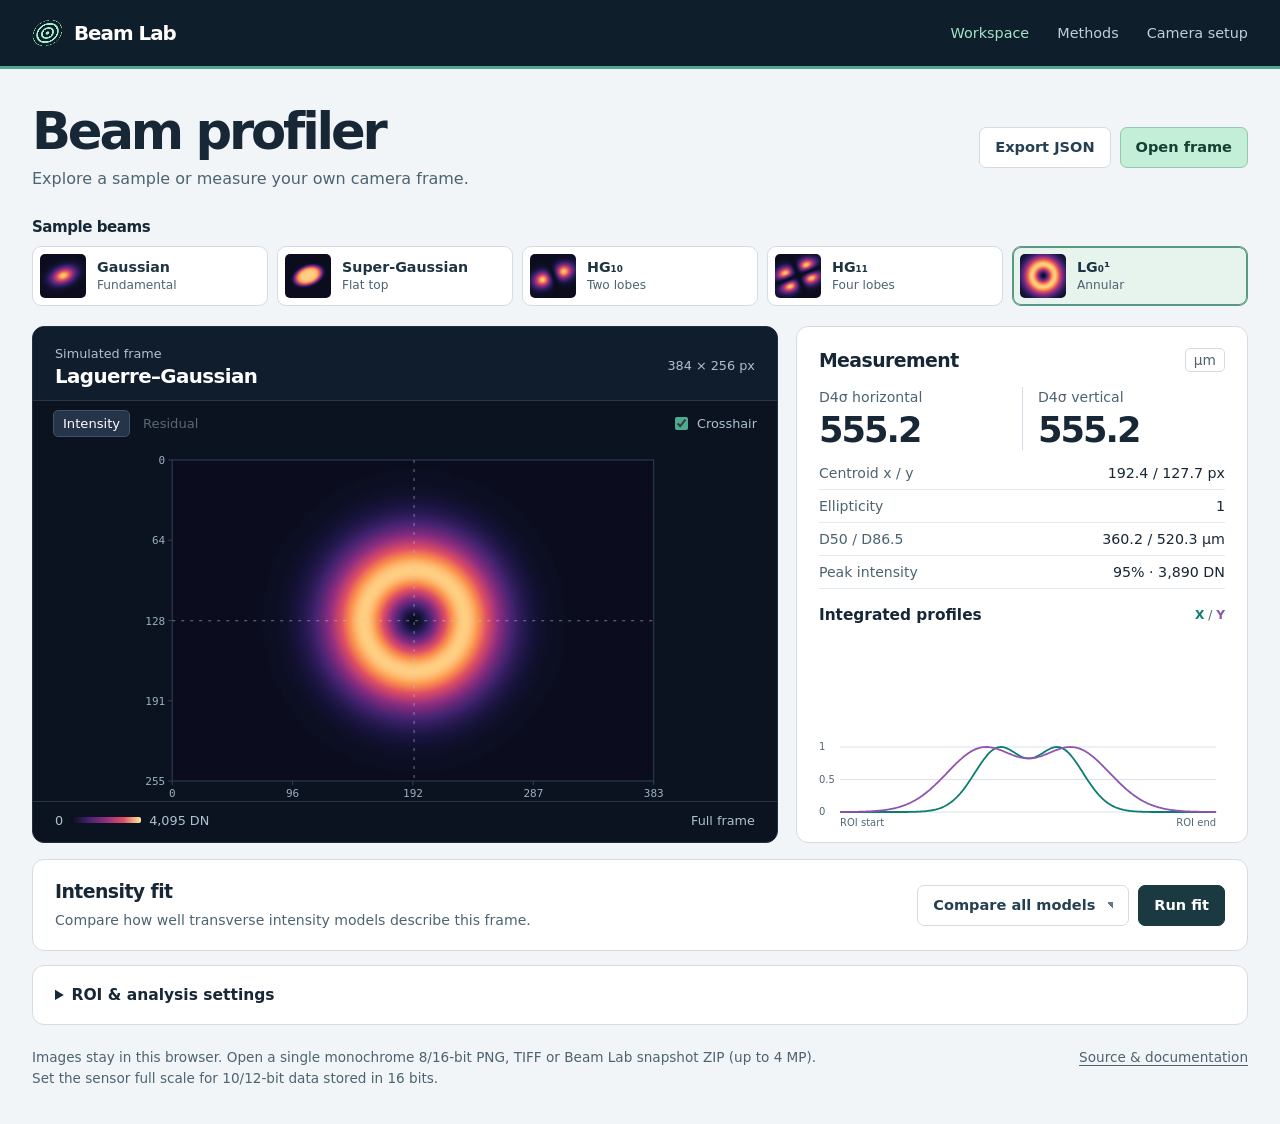
==== index.html @ 631a09eb "Open Beam Lab directly in the browser with native image analysis" ====
<!doctype html>
<html lang="en">
<head>
  <meta charset="utf-8"><meta name="viewport" content="width=device-width, initial-scale=1">
  <meta name="theme-color" content="#0c1522">
  <meta name="description" content="Measure a laser beam in your browser. Explore calibrated examples or analyze a monochrome camera frame and fit transverse intensity modes locally.">
  <title>Beam Lab · Optical beam profiler</title><link rel="stylesheet" href="./web/workbench.css">
</head>
<body>
<header class="top"><div class="top-inner">
  <a class="brand" href="./" aria-label="Beam Lab home"><span class="mark" aria-hidden="true"></span>Beam Lab</a>
  <nav aria-label="Main navigation"><a href="#workspace" class="current">Workspace</a><a href="https://github.com/uwarring82/beam-profiler#measurement-conventions">Methods</a><a href="https://github.com/uwarring82/beam-profiler#run">Camera setup</a></nav>
</div></header>
<main id="workspace">
  <div class="intro"><div><h1>Beam profiler</h1><p>Explore a sample or measure your own camera frame.</p></div>
    <div class="actions"><button id="export" class="button quiet" disabled>Export JSON</button><label class="button primary" for="upload">Open frame</label><input id="upload" type="file" accept=".tif,.tiff,.png,.zip" class="visually-hidden"></div>
  </div>
  <section aria-labelledby="samples-title" class="library"><h2 id="samples-title">Sample beams</h2><div id="samples" class="sample-grid"></div></section>
  <div class="instrument">
    <section class="viewer" aria-label="Beam image">
      <header class="view-heading"><div><span id="source-kind">Simulated frame</span><h2 id="source-name">Laguerre–Gaussian</h2></div><span id="geometry" class="mono">384 × 256 px</span></header>
      <div class="view-tools"><div class="tabs" role="group" aria-label="Image view"><button aria-pressed="true" id="intensity">Intensity</button><button aria-pressed="false" id="residual" disabled>Residual</button></div><label class="cross"><input type="checkbox" id="cross" checked> Crosshair</label></div>
      <div class="stage" id="stage"><canvas id="frame" aria-label="Beam intensity in sensor coordinates. Use Select ROI to drag a rectangular measurement region."></canvas></div>
      <div class="view-footer"><div class="key"><span id="low">0</span><i id="ramp"></i><span id="high">4095 DN</span></div><span id="roi-caption">Full frame</span></div>
    </section>
    <section class="results" aria-labelledby="measurement-title">
      <div class="section-title"><h2 id="measurement-title">Measurement</h2><span class="pill" id="unit">µm</span></div>
      <div class="metrics"><div><span>D4σ horizontal</span><strong id="dx">—</strong></div><div><span>D4σ vertical</span><strong id="dy">—</strong></div></div>
      <dl id="details"><div><dt>Centroid x / y</dt><dd id="center">—</dd></div><div><dt>Ellipticity</dt><dd id="ellip">—</dd></div><div><dt>D50 / D86.5</dt><dd id="energy">—</dd></div><div><dt>Peak intensity</dt><dd id="peak">—</dd></div></dl>
      <div class="profile-title"><h3>Integrated profiles</h3><span><b class="x-ink">X</b> / <b class="y-ink">Y</b></span></div>
      <canvas id="profiles" aria-label="Normalized horizontal and vertical intensity profiles, each across its ROI span"></canvas>
    </section>
  </div>
  <div id="notice" class="notice" hidden role="status"></div>
  <div id="progress" class="progress" role="status" aria-live="polite" hidden><span id="progress-text"></span><button id="cancel" hidden>Cancel</button></div>
  <section class="fit-block">
    <div class="section-title"><div><h2>Intensity fit</h2><p>Compare how well transverse intensity models describe this frame.</p></div>
    <div class="fit-controls"><select id="model" aria-label="Intensity model"><option value="compare">Compare all models</option></select><button id="fit" class="button dark" disabled>Run fit</button></div></div>
    <div id="fit-output" hidden><h3 id="fit-name"></h3><p id="fit-info"></p><p id="fit-note"></p><div class="scroll"><table><thead><tr><th>Model</th><th>RMS residual (DN)</th><th>R²</th></tr></thead><tbody id="fit-rows"></tbody></table></div><button id="save-residual" class="button quiet">Download residual TIFF</button></div>
  </section>
  <details class="settings"><summary>ROI &amp; analysis settings</summary>
    <form id="settings"><label>Effective scale (µm/px)<input type="number" id="scale" step="any" min="0.000001" placeholder="Pixel units"></label>
    <label>Sensor full scale (DN)<input type="number" min="1" max="65535" step="1" id="maximum" required></label>
    <label>Noise threshold (σ)<input type="number" id="threshold" min="0" max="10" step="any" required></label>
    <label class="check"><input type="checkbox" id="border" checked> Subtract border median</label>
    <button class="button quiet" id="apply">Apply settings</button></form>
    <div class="roi-tools"><button class="button quiet" id="select-roi">Select ROI</button><button class="button quiet" id="reset-roi">Full frame</button><span id="roi-help">Drag on the intensity image to select a region with a dark margin.</span></div>
  </details>
  <footer><p>Images stay in this browser. Open a single monochrome 8/16-bit PNG, TIFF or Beam Lab snapshot ZIP (up to 4 MP). Set the sensor full scale for 10/12-bit data stored in 16 bits.</p><a href="https://github.com/uwarring82/beam-profiler">Source &amp; documentation</a></footer>
</main>
<script src="./web/workbench.js" defer></script></body></html>
---- web/workbench.css ----
:root {color-scheme:light;font-family:Inter,"Segoe UI",system-ui,sans-serif;color:#172736;background:#f2f5f7;font-size:16px;--line:#d3dce2;--muted:#4c6371;--green:#146a56;--navy:#102130}
* {box-sizing:border-box} body {margin:0} [hidden] {display:none!important} button,select,input {font:inherit}
button,select,summary,.button {cursor:pointer} button:disabled,select:disabled,.disabled {opacity:.5;cursor:default;pointer-events:none} a {color:inherit;text-underline-offset:.2em}
:focus-visible {outline:3px solid #a16bd8;outline-offset:3px}
.visually-hidden {position:absolute;width:1px;height:1px;clip-path:inset(50%);overflow:hidden}
.actions:has(#upload:focus-visible) label {outline:3px solid #a16bd8}
.top {background:#0e1e2b;color:#e4eaed;border-bottom:3px solid #4ea78c}
.top-inner,main {width:min(1240px,calc(100% - 64px));margin:auto}
.top-inner {height:66px;display:flex;align-items:center;justify-content:space-between}
.brand {display:flex;gap:11px;align-items:center;color:#fff;font-size:1.24rem;font-weight:680;text-decoration:none;letter-spacing:-.05em}
.mark {position:relative;background:repeating-radial-gradient(ellipse at center,#aaedcb 0 1.5px,transparent 2.3px 5px);width:31px;height:24px;border-radius:50%;transform:rotate(-32deg)}
.top nav {display:flex;gap:28px;align-items:center;height:100%}.top nav a {font-size:.9rem;color:#c0ced5;text-decoration:none}.top nav .current {color:#a4e3c9}
.intro {display:flex;align-items:center;justify-content:space-between;gap:20px;margin:36px 0 28px}
h1,h2,h3,p,figure,dl {margin:0}h1 {font-size:clamp(2.15rem,4vw,3.25rem);letter-spacing:-.062em;font-weight:630;line-height:1.05}
.intro p,.section-title p {color:var(--muted);margin-top:8px;line-height:1.45}.actions,.fit-controls,.roi-tools {display:flex;gap:9px;align-items:center;flex-wrap:wrap}
.button, select {display:inline-flex;align-items:center;justify-content:center;border:1px solid var(--line);border-radius:7px;padding:10px 15px;font-size:.91rem;font-weight:600;line-height:1.3}
.button.quiet, select {color:#254052;background:#fff}.button.primary {background:#c3eed8;border-color:#94c7b1;color:#173e33}.button.dark {background:#1a3941;border-color:#1a3941;color:white}
.button:hover:not(:disabled),.sample:hover, select:hover {filter:brightness(.965)}
h2 {font-size:1.18rem;letter-spacing:-.03em;font-weight:650}h3 {font-size:.96rem;font-weight:630}
.library h2 {font-size:.94rem;margin-bottom:10px}.sample-grid {display:grid;grid-template-columns:repeat(5,minmax(0,1fr));gap:9px}
.sample {display:flex;align-items:center;gap:11px;padding:7px;text-align:left;min-width:0;background:white;border:1px solid var(--line);border-radius:9px;color:#1e3441;line-height:1.15}
.sample[aria-pressed=true] {background:#e7f3ed;border-color:#579981;box-shadow:inset 0 0 0 1px #579981}
.sample img {width:46px;height:44px;object-fit:cover;border-radius:5px}.sample strong {font-size:.89rem;display:block}.sample small {display:block;font-size:.76rem;color:var(--muted);margin-top:4px}
.instrument {display:grid;grid-template-columns:minmax(0,1.65fr) minmax(0,1fr);gap:18px;margin:20px 0 16px}
.viewer,.results,.fit-block,.settings {border:1px solid var(--line);border-radius:12px;overflow:hidden;background:#fff}
.viewer {background:#0b1321;color:#e7eff4;border-color:#222f41;display:flex;flex-direction:column}
.view-heading,.view-tools,.view-footer,.section-title,.profile-title {display:flex;align-items:center;justify-content:space-between;gap:12px}
.view-heading {padding:16px 22px 12px;border-bottom:1px solid #293646;background:#101d2d}.view-heading h2 {font-size:1.24rem;color:white;margin-top:3px;overflow-wrap:anywhere}
.view-heading span,.view-footer,.cross {font-size:.8rem;color:#afc0cf}.mono,dd,.metrics strong,.view-footer,.pill,td {font-variant-numeric:tabular-nums}
.view-tools {padding:9px 20px}.tabs {display:flex;gap:3px}.tabs button,.progress button {background:transparent;border:1px solid transparent;color:#a9bbca;font-size:.82rem;border-radius:5px;padding:5px 9px}
.tabs button[aria-pressed=true] {border-color:#405266;background:#253448;color:#fff}.cross,.check {display:flex;align-items:center;gap:6px}input[type=checkbox] {accent-color:#4caa8e}
.stage {height:clamp(245px,29vw,355px);flex:1 0 auto;min-height:235px;position:relative}.stage.selecting {cursor:crosshair}.stage canvas {display:block;position:absolute;width:100%;height:100%;touch-action:pan-y}.stage.selecting canvas {touch-action:none}
.view-footer {padding:11px 22px 14px;border-top:1px solid #253548}.key {display:flex;align-items:center;gap:8px}.key i {width:70px;height:6px;border-radius:2px;background:linear-gradient(90deg,#080c18,#422370,#912e80,#df4e64,#ffeb9c)}.key i.signed {background:linear-gradient(90deg,blue,white,red)}
.results {padding:21px 22px 12px;display:flex;flex-direction:column}.pill {font-size:.86rem;padding:3px 8px;border:1px solid var(--line);border-radius:5px;color:var(--muted)}
.metrics {display:grid;grid-template-columns:1fr 1fr;margin:15px 0 7px}.metrics>div+div {border-left:1px solid var(--line);padding-left:15px}.metrics span,dt {color:var(--muted);font-size:.88rem}.metrics strong {display:block;font-size:clamp(1.55rem,3vw,2.2rem);font-weight:580;letter-spacing:-.055em;margin-top:3px}
dl>div {display:flex;justify-content:space-between;gap:10px;border-bottom:1px solid #e4eaed;padding:8px 0}dd {margin:0;font-size:.89rem;text-align:right}
.profile-title {margin:17px 0 4px}.profile-title span {font-size:.76rem;color:var(--muted)}.x-ink {color:#087d72}.y-ink {color:#8856ad}
#profiles {width:100%;height:91px;display:block;margin-top:auto}.fit-block,.settings {padding:20px 22px;margin:14px 0}.section-title p {font-size:.88rem}
select {appearance:none;padding-right:32px;background:#fff linear-gradient(45deg,transparent 50%,#637986 50%) no-repeat right 15px center / 6px 6px}
#fit-output {margin-top:20px;border-top:1px solid var(--line);padding-top:15px}#fit-output p {font-size:.9rem;line-height:1.5;color:var(--muted);margin-top:6px}
.scroll {overflow:auto}table {width:100%;border-collapse:collapse;font-size:.88rem;margin:12px 0}th,td {padding:7px 4px;border-bottom:1px solid #e0e6eb;text-align:right}th:first-child,td:first-child {text-align:left}th {color:var(--muted)}
.settings summary {font-weight:600;font-size:.97rem}.settings form {display:flex;gap:14px;flex-wrap:wrap;align-items:end;margin:15px 0}
.settings label,.roi-tools span,footer {font-size:.85rem;color:var(--muted)}.settings label:not(.check) input {display:block;margin-top:5px;width:130px;padding:8px;border:1px solid var(--line);border-radius:5px}
.notice,.progress {padding:12px 15px;line-height:1.5;font-size:.9rem;border-radius:7px}.notice {background:#fff4de;color:#714a10;border-left:3px solid #d79b35}.progress {display:flex;justify-content:space-between;background:#e2edf0;color:#294b54}.progress button {color:inherit;text-decoration:underline}
footer {display:flex;justify-content:space-between;gap:24px;line-height:1.55;margin:22px 0 35px}footer p {max-width:810px}footer a {white-space:nowrap}
@media(max-width:880px) {.top-inner,main {width:calc(100% - 36px)}.sample {gap:6px}.sample img {width:32px;height:34px}.sample small {display:none}.instrument {grid-template-columns:minmax(0,1.3fr) minmax(0,1fr);gap:12px}.results {padding:16px}.fit-controls {flex-wrap:nowrap}}
@media(max-width:640px) {.top-inner,main {width:calc(100% - 26px)}.top-inner {height:55px}.top nav {gap:15px}.top nav a {font-size:.79rem}.current {display:none}.intro {margin:23px 0 18px;flex-wrap:wrap;gap:13px}.intro p {font-size:.93rem}.sample-grid {display:flex;overflow-x:auto;padding:2px 0 7px;scroll-snap-type:x proximity}.sample {flex:0 0 auto;scroll-snap-align:start}.sample img {width:34px}.sample strong {font-size:.81rem}.instrument {grid-template-columns:1fr;margin-top:10px}.stage {height:min(66vw,330px)}.view-heading,.view-tools,.view-footer {padding-left:14px;padding-right:14px}.section-title {flex-wrap:wrap}.fit-block,.settings {padding:16px}.fit-controls {flex-wrap:wrap}.results {padding:16px 18px}.metrics {margin-top:13px}footer {flex-direction:column;gap:10px}}
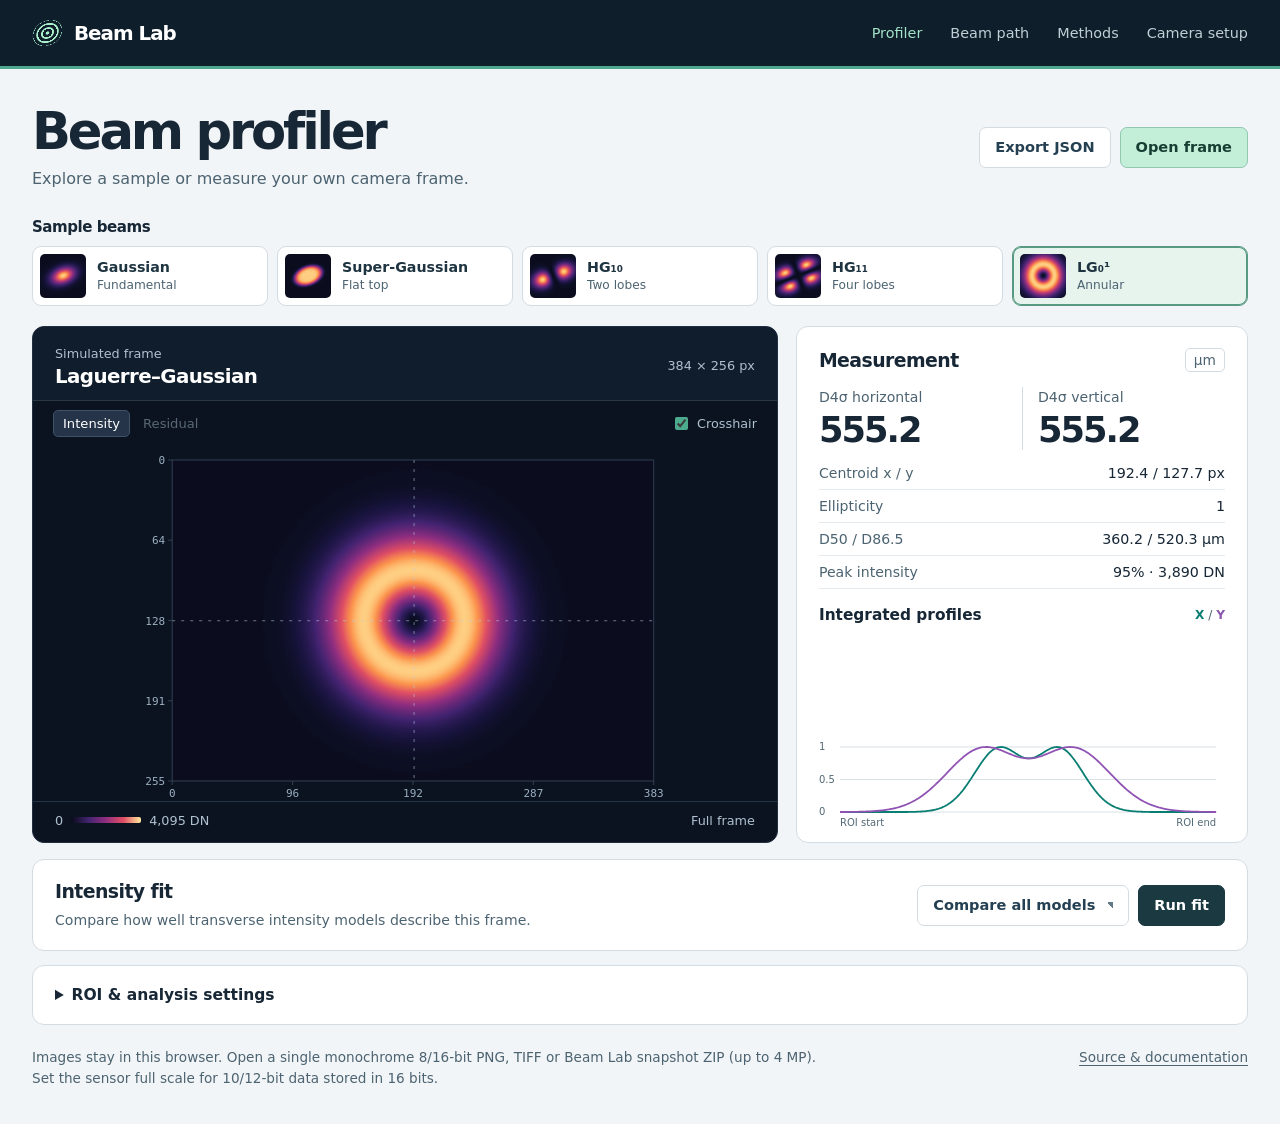
==== commit fe0a91a2: "Add a live Gaussian beam path simulator with both published SHG stages" ====
--- a/index.html
+++ b/index.html
@@ -9,7 +9,7 @@
 <body>
 <header class="top"><div class="top-inner">
   <a class="brand" href="./" aria-label="Beam Lab home"><span class="mark" aria-hidden="true"></span>Beam Lab</a>
-  <nav aria-label="Main navigation"><a href="#workspace" class="current">Workspace</a><a href="https://github.com/uwarring82/beam-profiler#measurement-conventions">Methods</a><a href="https://github.com/uwarring82/beam-profiler#run">Camera setup</a></nav>
+  <nav aria-label="Main navigation"><a href="#workspace" class="current" aria-current="page">Profiler</a><a href="./beam-path/">Beam path</a><a href="https://github.com/uwarring82/beam-profiler#measurement-conventions">Methods</a><a href="https://github.com/uwarring82/beam-profiler#run">Camera setup</a></nav>
 </div></header>
 <main id="workspace">
   <div class="intro"><div><h1>Beam profiler</h1><p>Explore a sample or measure your own camera frame.</p></div>
@@ -36,7 +36,7 @@
   <section class="fit-block">
     <div class="section-title"><div><h2>Intensity fit</h2><p>Compare how well transverse intensity models describe this frame.</p></div>
     <div class="fit-controls"><select id="model" aria-label="Intensity model"><option value="compare">Compare all models</option></select><button id="fit" class="button dark" disabled>Run fit</button></div></div>
-    <div id="fit-output" hidden><h3 id="fit-name"></h3><p id="fit-info"></p><p id="fit-note"></p><div class="scroll"><table><thead><tr><th>Model</th><th>RMS residual (DN)</th><th>R²</th></tr></thead><tbody id="fit-rows"></tbody></table></div><button id="save-residual" class="button quiet">Download residual TIFF</button></div>
+    <div id="fit-output" hidden><h3 id="fit-name"></h3><p id="fit-info"></p><p id="fit-note"></p><div class="scroll"><table><thead><tr><th>Model</th><th>RMS residual (DN)</th><th>R²</th></tr></thead><tbody id="fit-rows"></tbody></table></div><button id="save-residual" class="button quiet">Download residual TIFF</button> <a id="launch-path" class="button quiet" hidden>Use Gaussian fit as input waist</a></div>
   </section>
   <details class="settings"><summary>ROI &amp; analysis settings</summary>
     <form id="settings"><label>Effective scale (µm/px)<input type="number" id="scale" step="any" min="0.000001" placeholder="Pixel units"></label>
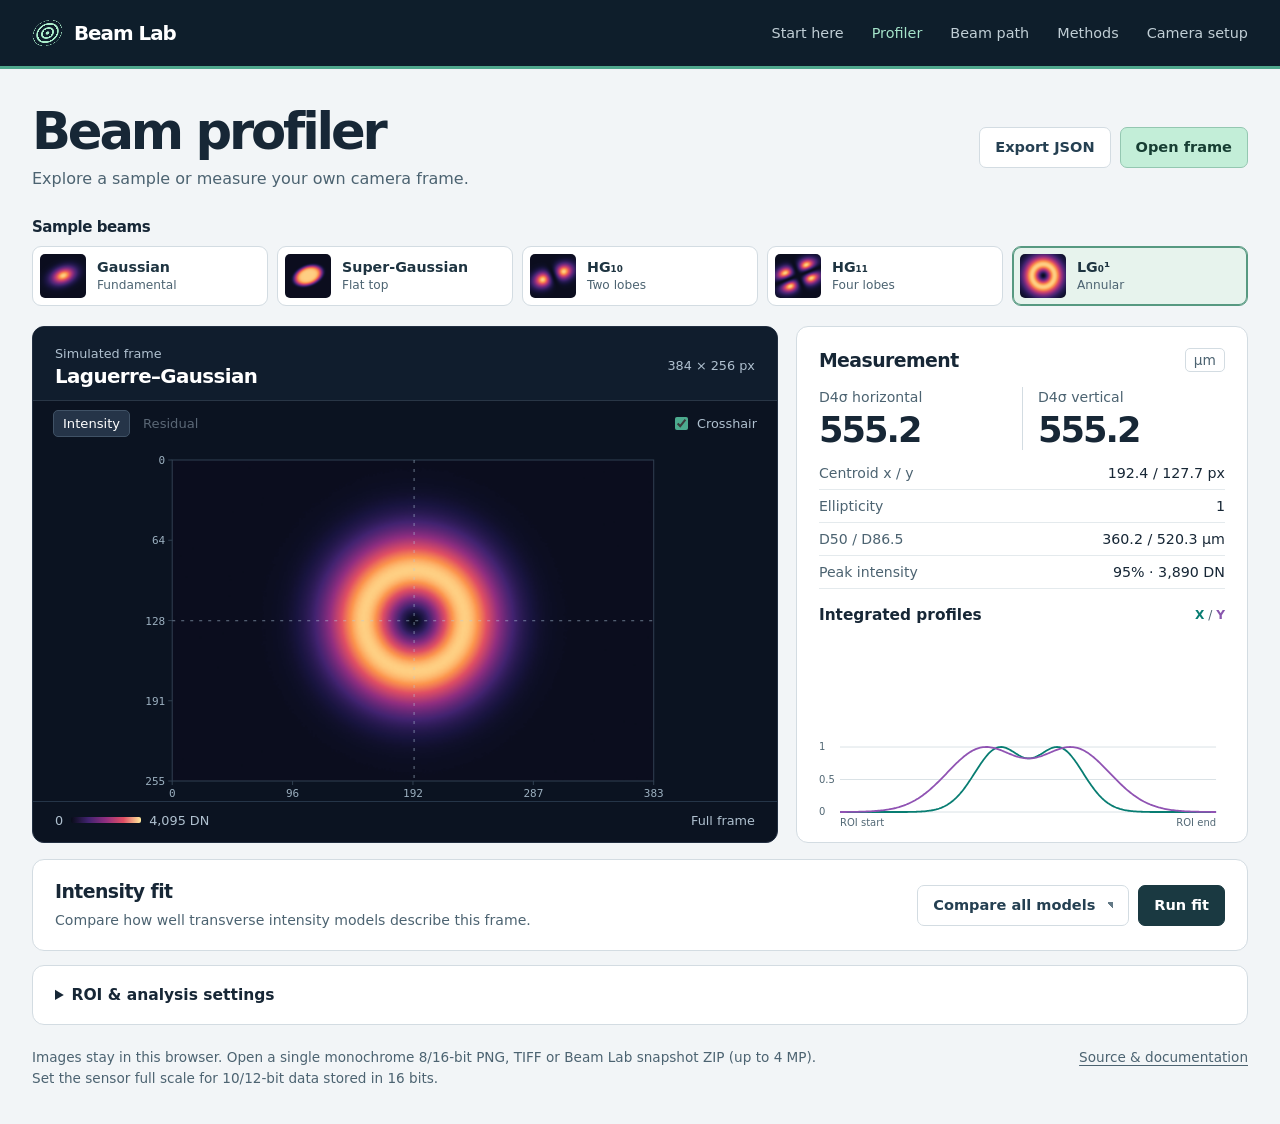
==== commit 9e1fd456: "Add the WP 1 student entrance and live lens exercise" ====
--- a/index.html
+++ b/index.html
@@ -9,7 +9,7 @@
 <body>
 <header class="top"><div class="top-inner">
   <a class="brand" href="./" aria-label="Beam Lab home"><span class="mark" aria-hidden="true"></span>Beam Lab</a>
-  <nav aria-label="Main navigation"><a href="#workspace" class="current" aria-current="page">Profiler</a><a href="./beam-path/">Beam path</a><a href="https://github.com/uwarring82/beam-profiler#measurement-conventions">Methods</a><a href="https://github.com/uwarring82/beam-profiler#run">Camera setup</a></nav>
+  <nav aria-label="Main navigation"><a href="./start/">Start here</a><a href="#workspace" class="current" aria-current="page">Profiler</a><a href="./beam-path/">Beam path</a><a href="https://github.com/uwarring82/beam-profiler#measurement-conventions">Methods</a><a href="https://github.com/uwarring82/beam-profiler#run">Camera setup</a></nav>
 </div></header>
 <main id="workspace">
   <div class="intro"><div><h1>Beam profiler</h1><p>Explore a sample or measure your own camera frame.</p></div>
--- a/web/workbench.css
+++ b/web/workbench.css
@@ -44,4 +44,12 @@
 .notice,.progress {padding:12px 15px;line-height:1.5;font-size:.9rem;border-radius:7px}.notice {background:#fff4de;color:#714a10;border-left:3px solid #d79b35}.progress {display:flex;justify-content:space-between;background:#e2edf0;color:#294b54}.progress button {color:inherit;text-decoration:underline}
 footer {display:flex;justify-content:space-between;gap:24px;line-height:1.55;margin:22px 0 35px}footer p {max-width:810px}footer a {white-space:nowrap}
 @media(max-width:880px) {.top-inner,main {width:calc(100% - 36px)}.sample {gap:6px}.sample img {width:32px;height:34px}.sample small {display:none}.instrument {grid-template-columns:minmax(0,1.3fr) minmax(0,1fr);gap:12px}.results {padding:16px}.fit-controls {flex-wrap:nowrap}}
-@media(max-width:640px) {.top-inner,main {width:calc(100% - 26px)}.top-inner {height:55px}.top nav {gap:15px}.top nav a {font-size:.79rem}.current {display:none}.intro {margin:23px 0 18px;flex-wrap:wrap;gap:13px}.intro p {font-size:.93rem}.sample-grid {display:flex;overflow-x:auto;padding:2px 0 7px;scroll-snap-type:x proximity}.sample {flex:0 0 auto;scroll-snap-align:start}.sample img {width:34px}.sample strong {font-size:.81rem}.instrument {grid-template-columns:1fr;margin-top:10px}.stage {height:min(66vw,330px)}.view-heading,.view-tools,.view-footer {padding-left:14px;padding-right:14px}.section-title {flex-wrap:wrap}.fit-block,.settings {padding:16px}.fit-controls {flex-wrap:wrap}.results {padding:16px 18px}.metrics {margin-top:13px}footer {flex-direction:column;gap:10px}}
+@media(max-width:640px) {.top-inner,main {width:calc(100% - 26px)}.top nav a {font-size:.79rem}.intro {margin:23px 0 18px;flex-wrap:wrap;gap:13px}.intro p {font-size:.93rem}.sample-grid {display:flex;overflow-x:auto;padding:2px 0 7px;scroll-snap-type:x proximity}.sample {flex:0 0 auto;scroll-snap-align:start}.sample img {width:34px}.sample strong {font-size:.81rem}.instrument {grid-template-columns:1fr;margin-top:10px}.stage {height:min(66vw,330px)}.view-heading,.view-tools,.view-footer {padding-left:14px;padding-right:14px}.section-title {flex-wrap:wrap}.fit-block,.settings {padding:16px}.fit-controls {flex-wrap:wrap}.results {padding:16px 18px}.metrics {margin-top:13px}footer {flex-direction:column;gap:10px}}
+
+.top .brand, .top nav a { display: inline-flex; align-items: center; min-height: 44px; }
+
+/* Keep every tool reachable when the navigation and brand need separate rows. */
+@media (max-width: 640px) {
+  .top-inner { height: auto; min-height: 55px; flex-wrap: wrap; column-gap: 1rem; }
+  .top nav { height: auto; flex-wrap: wrap; gap: 0 .85rem; }
+}
